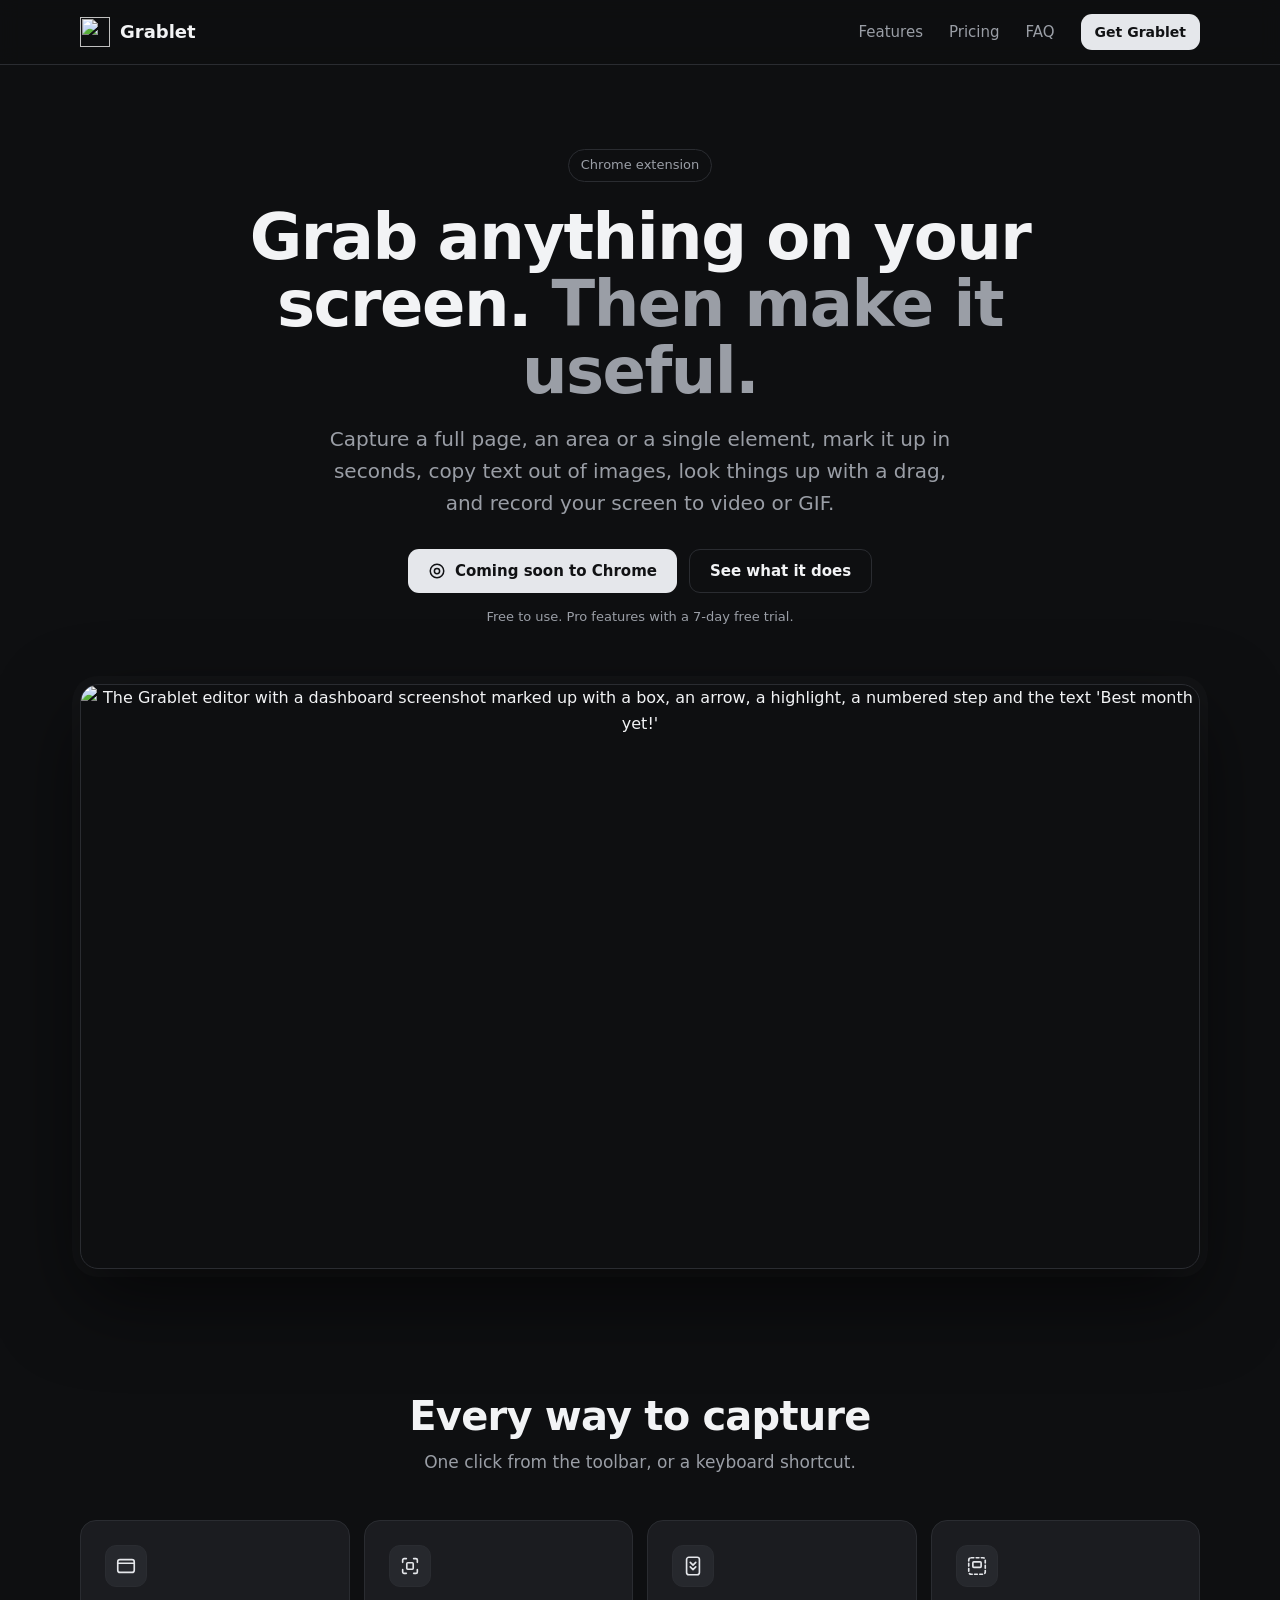
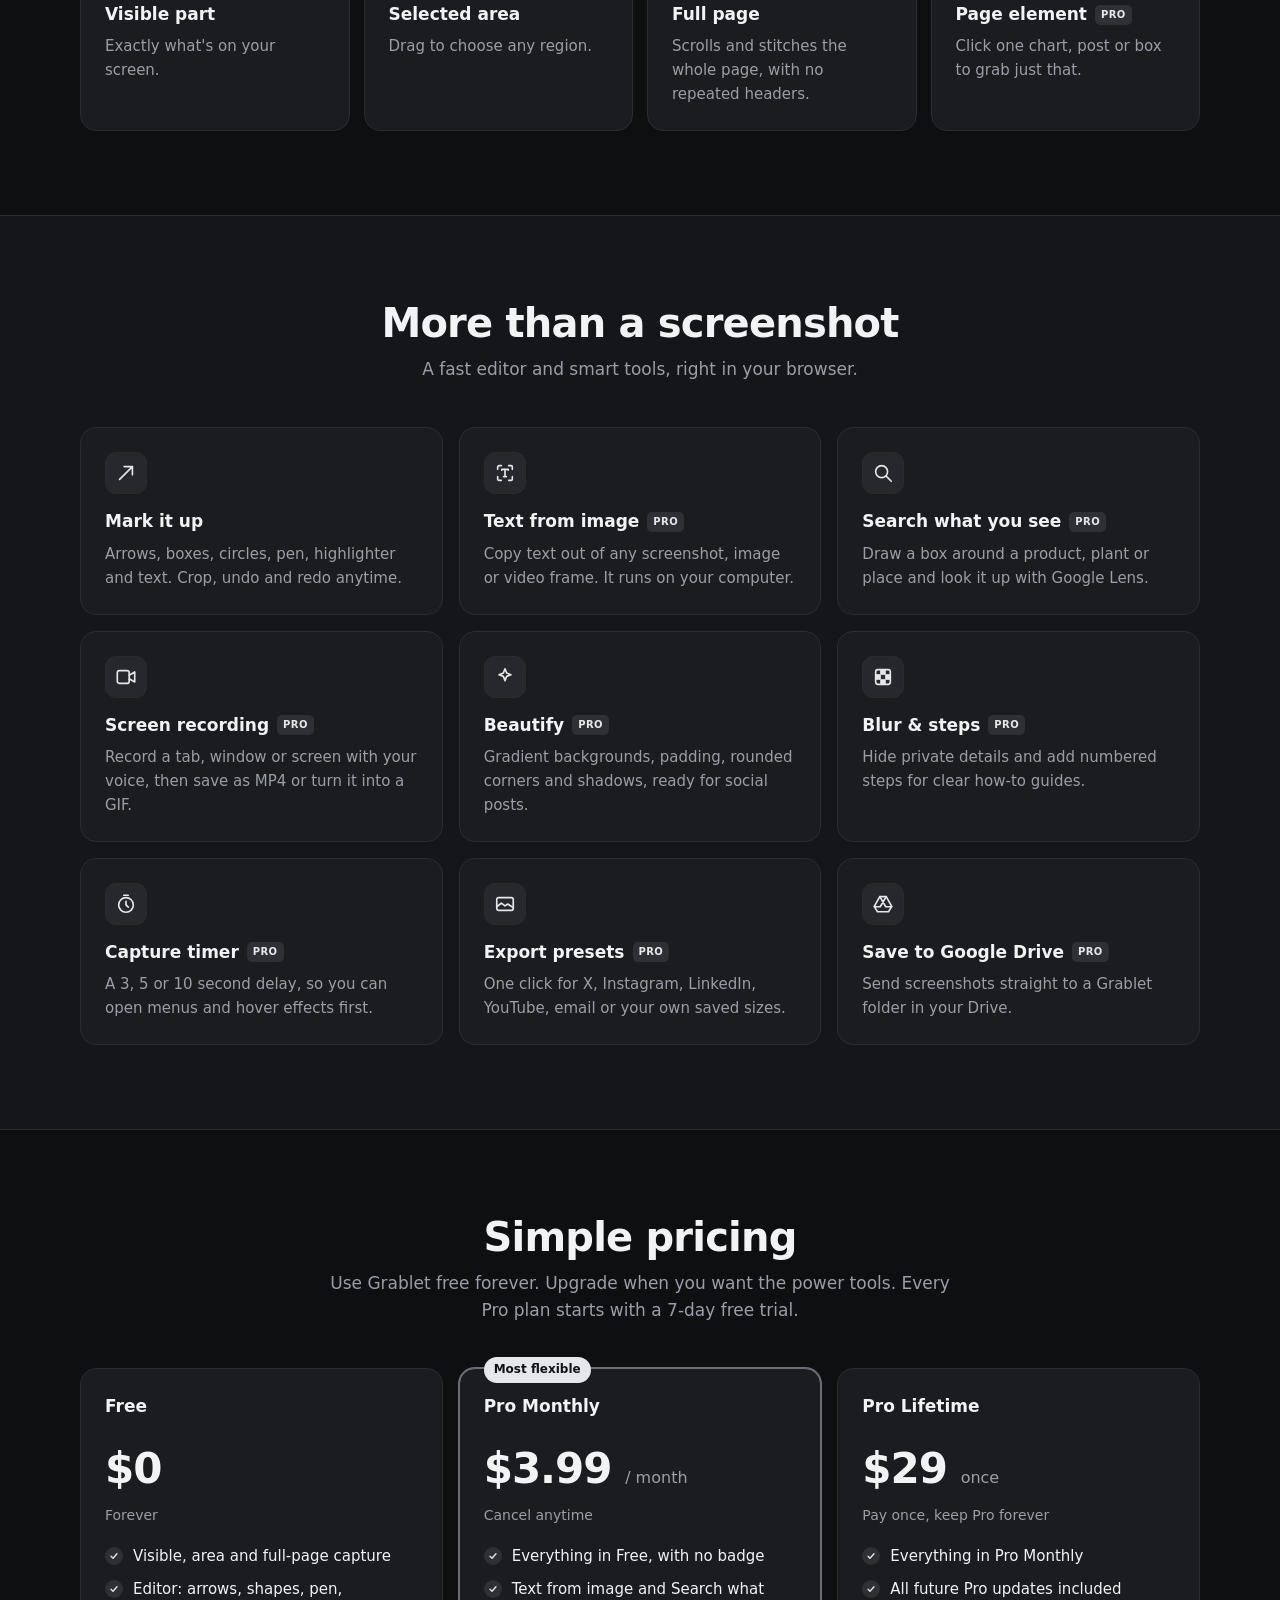
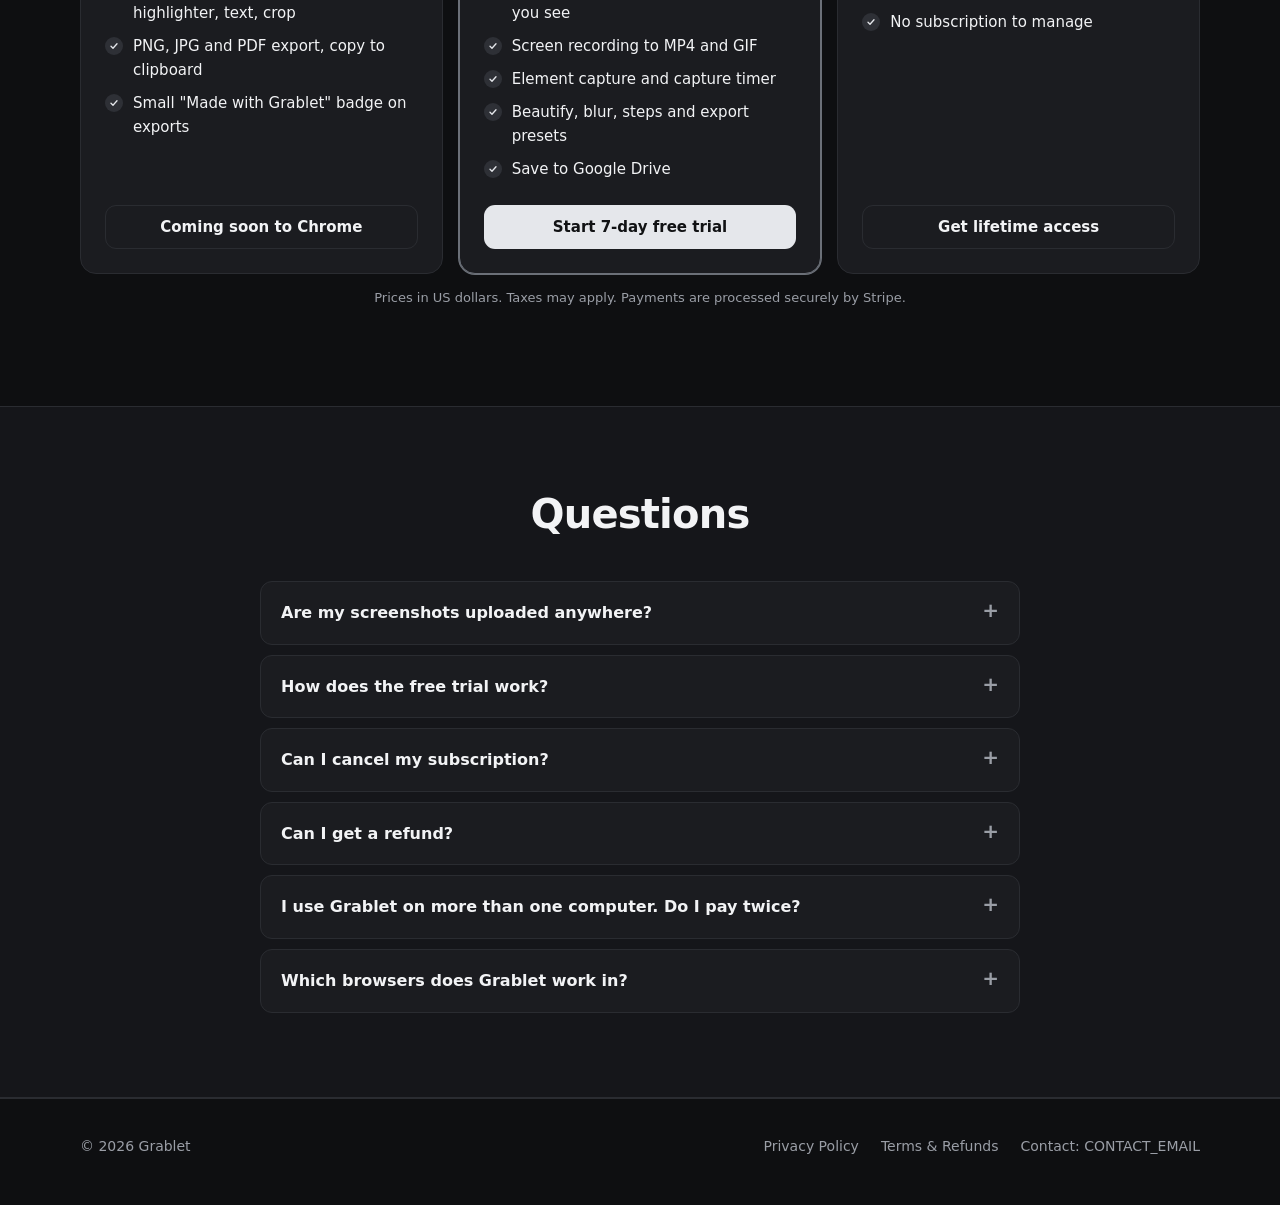
==== index.html @ d5810df5 "Add files via upload" ====
<!doctype html>
<html lang="en">
<head>
  <meta charset="utf-8">
  <meta name="viewport" content="width=device-width, initial-scale=1">
  <title>Grablet: Screenshot, mark up, search and record in Chrome</title>
  <meta name="description" content="Grablet is a Chrome extension to capture any part of a web page, mark it up, copy text from images, search what you see, and record your screen.">
  <link rel="icon" href="assets/favicon.png">
  <link rel="stylesheet" href="style.css">
</head>
<body>
  <header class="top">
    <div class="wrap">
      <a class="logo" href="./"><img src="assets/icon-128.png" alt="">Grablet</a>
      <nav>
        <a href="#features">Features</a>
        <a href="#pricing">Pricing</a>
        <a href="#faq">FAQ</a>
        <a class="btn small" href="#get">Get Grablet</a>
      </nav>
    </div>
  </header>

  <main>
    <div class="hero wrap" id="get">
      <span class="eyebrow">Chrome extension</span>
      <h1>Grab anything on your screen. <span>Then make it useful.</span></h1>
      <p class="lead">Capture a full page, an area or a single element, mark it up in seconds, copy text out of images, look things up with a drag, and record your screen to video or GIF.</p>
      <div class="cta">
        <a class="btn" href="#pricing"><svg viewBox="0 0 24 24" fill="none" stroke="currentColor" stroke-width="2" stroke-linecap="round"><circle cx="12" cy="12" r="9"/><circle cx="12" cy="12" r="3.5"/></svg>Coming soon to Chrome</a>
        <a class="btn ghost" href="#features">See what it does</a>
      </div>
      <p class="note">Free to use. Pro features with a 7-day free trial.</p>
      <div class="shot"><img src="assets/editor.jpg" width="1600" height="834" alt="The Grablet editor with a dashboard screenshot marked up with a box, an arrow, a highlight, a numbered step and the text 'Best month yet!'"></div>
    </div>

    <section id="features">
      <div class="wrap">
        <div class="head">
          <h2>Every way to capture</h2>
          <p>One click from the toolbar, or a keyboard shortcut.</p>
        </div>
        <div class="modes">
          <div class="card"><div class="ico"><svg viewBox="0 0 24 24"><rect x="3" y="5" width="18" height="14" rx="2.5"/><path d="M3 9h18"/></svg></div><h3>Visible part</h3><p>Exactly what's on your screen.</p></div>
          <div class="card"><div class="ico"><svg viewBox="0 0 24 24"><path d="M4 8V5.5A1.5 1.5 0 0 1 5.5 4H8M16 4h2.5A1.5 1.5 0 0 1 20 5.5V8M20 16v2.5a1.5 1.5 0 0 1-1.5 1.5H16M8 20H5.5A1.5 1.5 0 0 1 4 18.5V16"/><rect x="8.5" y="8.5" width="7" height="7" rx="1"/></svg></div><h3>Selected area</h3><p>Drag to choose any region.</p></div>
          <div class="card"><div class="ico"><svg viewBox="0 0 24 24"><rect x="5" y="2.5" width="14" height="19" rx="2.5"/><path d="M9 8l3 3 3-3M9 13l3 3 3-3"/></svg></div><h3>Full page</h3><p>Scrolls and stitches the whole page, with no repeated headers.</p></div>
          <div class="card"><div class="ico"><svg viewBox="0 0 24 24"><rect x="3" y="3" width="18" height="18" rx="2.5" stroke-dasharray="3 2.6"/><rect x="7.5" y="7.5" width="9" height="6" rx="1"/></svg></div><h3>Page element <span class="pro">PRO</span></h3><p>Click one chart, post or box to grab just that.</p></div>
        </div>
      </div>
    </section>

    <section class="alt">
      <div class="wrap">
        <div class="head">
          <h2>More than a screenshot</h2>
          <p>A fast editor and smart tools, right in your browser.</p>
        </div>
        <div class="grid">
          <div class="card"><div class="ico"><svg viewBox="0 0 24 24"><path d="M5 19L19 5M10 5h9v9"/></svg></div><h3>Mark it up</h3><p>Arrows, boxes, circles, pen, highlighter and text. Crop, undo and redo anytime.</p></div>
          <div class="card"><div class="ico"><svg viewBox="0 0 24 24"><path d="M4 8V5.5A1.5 1.5 0 0 1 5.5 4H8M16 4h2.5A1.5 1.5 0 0 1 20 5.5V8M20 16v2.5a1.5 1.5 0 0 1-1.5 1.5H16M8 20H5.5A1.5 1.5 0 0 1 4 18.5V16"/><path d="M8.5 9V8h7v1M12 8v8M10.5 16h3"/></svg></div><h3>Text from image <span class="pro">PRO</span></h3><p>Copy text out of any screenshot, image or video frame. It runs on your computer.</p></div>
          <div class="card"><div class="ico"><svg viewBox="0 0 24 24"><circle cx="10.5" cy="10.5" r="6.5"/><path d="M15.5 15.5L21 21"/></svg></div><h3>Search what you see <span class="pro">PRO</span></h3><p>Draw a box around a product, plant or place and look it up with Google Lens.</p></div>
          <div class="card"><div class="ico"><svg viewBox="0 0 24 24"><rect x="2.5" y="5" width="13" height="14" rx="2.5"/><path d="M15.5 10l6-3.5v11l-6-3.5"/></svg></div><h3>Screen recording <span class="pro">PRO</span></h3><p>Record a tab, window or screen with your voice, then save as MP4 or turn it into a GIF.</p></div>
          <div class="card"><div class="ico"><svg viewBox="0 0 24 24"><path d="M12 3l1.8 4.7L18.5 9.5l-4.7 1.8L12 16l-1.8-4.7L5.5 9.5l4.7-1.8z"/></svg></div><h3>Beautify <span class="pro">PRO</span></h3><p>Gradient backgrounds, padding, rounded corners and shadows, ready for social posts.</p></div>
          <div class="card"><div class="ico"><svg viewBox="0 0 24 24"><rect x="4" y="4" width="16" height="16" rx="2.5"/><path d="M4 9.33h16M4 14.67h16M9.33 4v16M14.67 4v16" stroke-width="1.1" opacity=".7"/><rect x="9.33" y="4" width="5.33" height="5.33" fill="#e5e7eb" stroke="none"/><rect x="4" y="9.33" width="5.33" height="5.33" fill="#e5e7eb" stroke="none"/><rect x="14.67" y="9.33" width="5.33" height="5.33" fill="#e5e7eb" stroke="none"/><rect x="9.33" y="14.67" width="5.33" height="5.33" fill="#e5e7eb" stroke="none"/></svg></div><h3>Blur &amp; steps <span class="pro">PRO</span></h3><p>Hide private details and add numbered steps for clear how-to guides.</p></div>
          <div class="card"><div class="ico"><svg viewBox="0 0 24 24"><circle cx="12" cy="13" r="8"/><path d="M12 9v4l2.5 2.5M9.5 2.5h5"/></svg></div><h3>Capture timer <span class="pro">PRO</span></h3><p>A 3, 5 or 10 second delay, so you can open menus and hover effects first.</p></div>
          <div class="card"><div class="ico"><svg viewBox="0 0 24 24"><rect x="3" y="5" width="18" height="14" rx="2"/><path d="M3 15l5-4 4 3 3-2 6 4"/></svg></div><h3>Export presets <span class="pro">PRO</span></h3><p>One click for X, Instagram, LinkedIn, YouTube, email or your own saved sizes.</p></div>
          <div class="card"><div class="ico"><svg viewBox="0 0 24 24"><path d="M8.5 4h7l6 10.5-3.5 6h-12L2.5 14.5z"/><path d="M8.5 4l6.5 11h6.5M15.5 4L9 15H2.5"/></svg></div><h3>Save to Google Drive <span class="pro">PRO</span></h3><p>Send screenshots straight to a Grablet folder in your Drive.</p></div>
        </div>
      </div>
    </section>

    <section id="pricing">
      <div class="wrap">
        <div class="head">
          <h2>Simple pricing</h2>
          <p>Use Grablet free forever. Upgrade when you want the power tools. Every Pro plan starts with a 7-day free trial.</p>
        </div>
        <div class="plans">
          <div class="card plan">
            <h3>Free</h3>
            <div class="price">$0</div>
            <div class="sub">Forever</div>
            <ul>
              <li>Visible, area and full-page capture</li>
              <li>Editor: arrows, shapes, pen, highlighter, text, crop</li>
              <li>PNG, JPG and PDF export, copy to clipboard</li>
              <li>Small "Made with Grablet" badge on exports</li>
            </ul>
            <a class="btn ghost" href="#get">Coming soon to Chrome</a>
          </div>
          <div class="card plan best">
            <span class="tag">Most flexible</span>
            <h3>Pro Monthly</h3>
            <div class="price">$3.99 <small>/ month</small></div>
            <div class="sub">Cancel anytime</div>
            <ul>
              <li>Everything in Free, with no badge</li>
              <li>Text from image and Search what you see</li>
              <li>Screen recording to MP4 and GIF</li>
              <li>Element capture and capture timer</li>
              <li>Beautify, blur, steps and export presets</li>
              <li>Save to Google Drive</li>
            </ul>
            <a class="btn" href="#get">Start 7-day free trial</a>
          </div>
          <div class="card plan">
            <h3>Pro Lifetime</h3>
            <div class="price">$29 <small>once</small></div>
            <div class="sub">Pay once, keep Pro forever</div>
            <ul>
              <li>Everything in Pro Monthly</li>
              <li>All future Pro updates included</li>
              <li>No subscription to manage</li>
            </ul>
            <a class="btn ghost" href="#get">Get lifetime access</a>
          </div>
        </div>
        <p class="note" style="text-align:center">Prices in US dollars. Taxes may apply. Payments are processed securely by Stripe.</p>
      </div>
    </section>

    <section class="alt" id="faq">
      <div class="wrap">
        <div class="head"><h2>Questions</h2></div>
        <div class="faq">
          <details><summary>Are my screenshots uploaded anywhere?</summary><p>No. Screenshots are made and edited on your computer. Something leaves your browser only when you choose to send it: searching an area with Google Lens sends that selected image to Google, and Save to Google Drive uploads to your own Drive. Text from image runs entirely on your computer.</p></details>
          <details><summary>How does the free trial work?</summary><p>Start the 7-day trial from inside Grablet to unlock every Pro feature. If you don't subscribe before it ends, Grablet goes back to the free version. Nothing is lost, and you're never charged without choosing a plan.</p></details>
          <details><summary>Can I cancel my subscription?</summary><p>Yes, anytime, from the "Manage subscription" link in Grablet. You keep Pro until the end of the period you've paid for.</p></details>
          <details><summary>Can I get a refund?</summary><p>Yes. If Grablet Pro isn't right for you, contact us within 14 days of your purchase for a full refund. See our <a href="terms.html#refunds">refund policy</a>.</p></details>
          <details><summary>I use Grablet on more than one computer. Do I pay twice?</summary><p>No. Log in to Grablet on each computer with the email you paid with, and Pro unlocks everywhere.</p></details>
          <details><summary>Which browsers does Grablet work in?</summary><p>Google Chrome and other Chromium browsers that support Chrome Web Store extensions, such as Microsoft Edge and Brave.</p></details>
        </div>
      </div>
    </section>
  </main>

  <footer>
    <div class="wrap">
      <span>© 2026 Grablet</span>
      <nav>
        <a href="privacy.html">Privacy Policy</a>
        <a href="terms.html">Terms &amp; Refunds</a>
        <a href="mailto:CONTACT_EMAIL">Contact: CONTACT_EMAIL</a>
      </nav>
    </div>
  </footer>
</body>
</html>
---- style.css ----
:root {
  --bg: #0e0f11; --bg2: #15161a; --panel: #1b1c20; --line: #2a2c31; --text: #f2f3f5; --muted: #9a9ea6;
  --accent: #e5e7eb; --ink: #111214; --radius: 16px;
}
* { box-sizing: border-box; }
html { scroll-behavior: smooth; }
body { margin: 0; background: var(--bg); color: var(--text); font: 16px/1.6 system-ui, -apple-system, "Segoe UI", Roboto, sans-serif; -webkit-font-smoothing: antialiased; }
a { color: inherit; }
img { max-width: 100%; height: auto; display: block; }
.wrap { width: min(1120px, 100% - 40px); margin: 0 auto; }

/* header */
.top { position: sticky; top: 0; z-index: 10; background: rgba(14,15,17,.82); backdrop-filter: blur(10px); border-bottom: 1px solid var(--line); }
.top .wrap { display: flex; align-items: center; justify-content: space-between; height: 64px; }
.logo { display: flex; align-items: center; gap: 10px; font-weight: 700; font-size: 18px; text-decoration: none; }
.logo img { width: 30px; height: 30px; }
.top nav { display: flex; gap: 26px; align-items: center; }
.top nav a { text-decoration: none; color: var(--muted); font-size: 15px; }
.top nav a:hover { color: var(--text); }
.btn { display: inline-flex; align-items: center; gap: 9px; height: 44px; padding: 0 20px; border-radius: 11px; background: var(--accent); color: var(--ink) !important; font-weight: 650; text-decoration: none; border: none; font-size: 15px; }
.btn:hover { filter: brightness(1.06); }
.btn.ghost { background: transparent; color: var(--text) !important; border: 1px solid var(--line); }
.btn.small { height: 36px; padding: 0 14px; font-size: 14px; }
.btn svg { width: 18px; height: 18px; }

/* hero */
.hero { padding: 84px 0 40px; text-align: center; }
.eyebrow { display: inline-block; padding: 5px 12px; border: 1px solid var(--line); border-radius: 99px; color: var(--muted); font-size: 13px; margin-bottom: 22px; }
.hero h1 { font-size: clamp(38px, 6vw, 64px); line-height: 1.05; letter-spacing: -1.5px; margin: 0 auto 18px; max-width: 820px; }
.hero h1 span { color: var(--muted); }
.hero p.lead { font-size: clamp(17px, 2vw, 20px); color: var(--muted); max-width: 640px; margin: 0 auto 30px; }
.cta { display: flex; gap: 12px; justify-content: center; flex-wrap: wrap; }
.note { margin-top: 14px; color: var(--muted); font-size: 13px; }
.shot { margin: 56px auto 0; border-radius: 18px; overflow: hidden; border: 1px solid var(--line); box-shadow: 0 30px 80px rgba(0,0,0,.55), 0 0 0 8px rgba(255,255,255,.02); }

/* sections */
section { padding: 84px 0; }
.alt { background: var(--bg2); border-top: 1px solid var(--line); border-bottom: 1px solid var(--line); }
.head { text-align: center; max-width: 640px; margin: 0 auto 44px; }
.head h2 { font-size: clamp(28px, 4vw, 40px); letter-spacing: -.8px; margin: 0 0 10px; line-height: 1.15; }
.head p { color: var(--muted); margin: 0; font-size: 17px; }

.modes { display: grid; grid-template-columns: repeat(4, 1fr); gap: 14px; }
.grid { display: grid; grid-template-columns: repeat(3, 1fr); gap: 16px; }
.card { background: var(--panel); border: 1px solid var(--line); border-radius: var(--radius); padding: 24px; }
.card h3 { margin: 14px 0 6px; font-size: 17px; display: flex; align-items: center; gap: 8px; }
.card p { margin: 0; color: var(--muted); font-size: 15px; }
.ico { width: 42px; height: 42px; border-radius: 11px; display: grid; place-items: center; background: #26282d; border: 1px solid var(--line); }
.ico svg { width: 22px; height: 22px; fill: none; stroke: var(--accent); stroke-width: 1.8; stroke-linecap: round; stroke-linejoin: round; }
.pro { font-size: 10px; font-weight: 800; letter-spacing: .4px; padding: 2px 6px; border-radius: 5px; background: #2e3036; color: var(--accent); }

/* pricing */
.plans { display: grid; grid-template-columns: repeat(3, 1fr); gap: 16px; align-items: stretch; }
.plan { display: flex; flex-direction: column; }
.plan.best { border-color: #6b7078; box-shadow: 0 0 0 1px #6b7078; position: relative; }
.plan .tag { position: absolute; top: -12px; left: 24px; background: var(--accent); color: var(--ink); font-size: 12px; font-weight: 700; padding: 3px 10px; border-radius: 99px; }
.plan h3 { margin: 0 0 4px; }
.price { font-size: 42px; font-weight: 750; letter-spacing: -1px; margin: 10px 0 0; }
.price small { font-size: 16px; color: var(--muted); font-weight: 500; letter-spacing: 0; }
.plan .sub { color: var(--muted); font-size: 14px; margin: 2px 0 18px; }
.plan ul { list-style: none; padding: 0; margin: 0 0 24px; display: grid; gap: 9px; font-size: 15px; }
.plan li { display: flex; gap: 10px; }
.plan li::before { content: ""; flex: none; width: 18px; height: 18px; margin-top: 3px; border-radius: 50%; background: #2e3036 url("data:image/svg+xml,%3Csvg xmlns='http://www.w3.org/2000/svg' viewBox='0 0 24 24'%3E%3Cpath d='M6 12.5l4 4 8-9' fill='none' stroke='%23e5e7eb' stroke-width='2.6' stroke-linecap='round' stroke-linejoin='round'/%3E%3C/svg%3E") center/12px no-repeat; }
.plan .btn { margin-top: auto; justify-content: center; }

/* faq */
.faq { max-width: 760px; margin: 0 auto; display: grid; gap: 10px; }
details { background: var(--panel); border: 1px solid var(--line); border-radius: 12px; padding: 4px 20px; }
summary { cursor: pointer; padding: 14px 0; font-weight: 600; list-style: none; display: flex; justify-content: space-between; gap: 16px; }
summary::after { content: "+"; color: var(--muted); font-size: 20px; line-height: 1; }
details[open] summary::after { content: "–"; }
details p { margin: 0 0 16px; color: var(--muted); }

/* footer */
footer { border-top: 1px solid var(--line); padding: 36px 0 48px; color: var(--muted); font-size: 14px; }
footer .wrap { display: flex; justify-content: space-between; gap: 20px; flex-wrap: wrap; align-items: center; }
footer nav { display: flex; gap: 22px; flex-wrap: wrap; }
footer a { text-decoration: none; }
footer a:hover { color: var(--text); }

/* legal pages */
.legal { max-width: 760px; margin: 0 auto; padding: 64px 0 80px; }
.legal h1 { font-size: 38px; letter-spacing: -.8px; margin: 0 0 6px; }
.legal .updated { color: var(--muted); margin: 0 0 36px; }
.legal h2 { font-size: 21px; margin: 36px 0 10px; }
.legal p, .legal li { color: #c9ccd2; }
.legal ul { padding-left: 22px; }
.legal li { margin: 6px 0; }
.legal strong { color: var(--text); }

@media (max-width: 900px) {
  .modes { grid-template-columns: repeat(2, 1fr); }
  .grid, .plans { grid-template-columns: 1fr; }
  .top nav a:not(.btn) { display: none; }
  section { padding: 64px 0; }
  .hero { padding-top: 56px; }
}
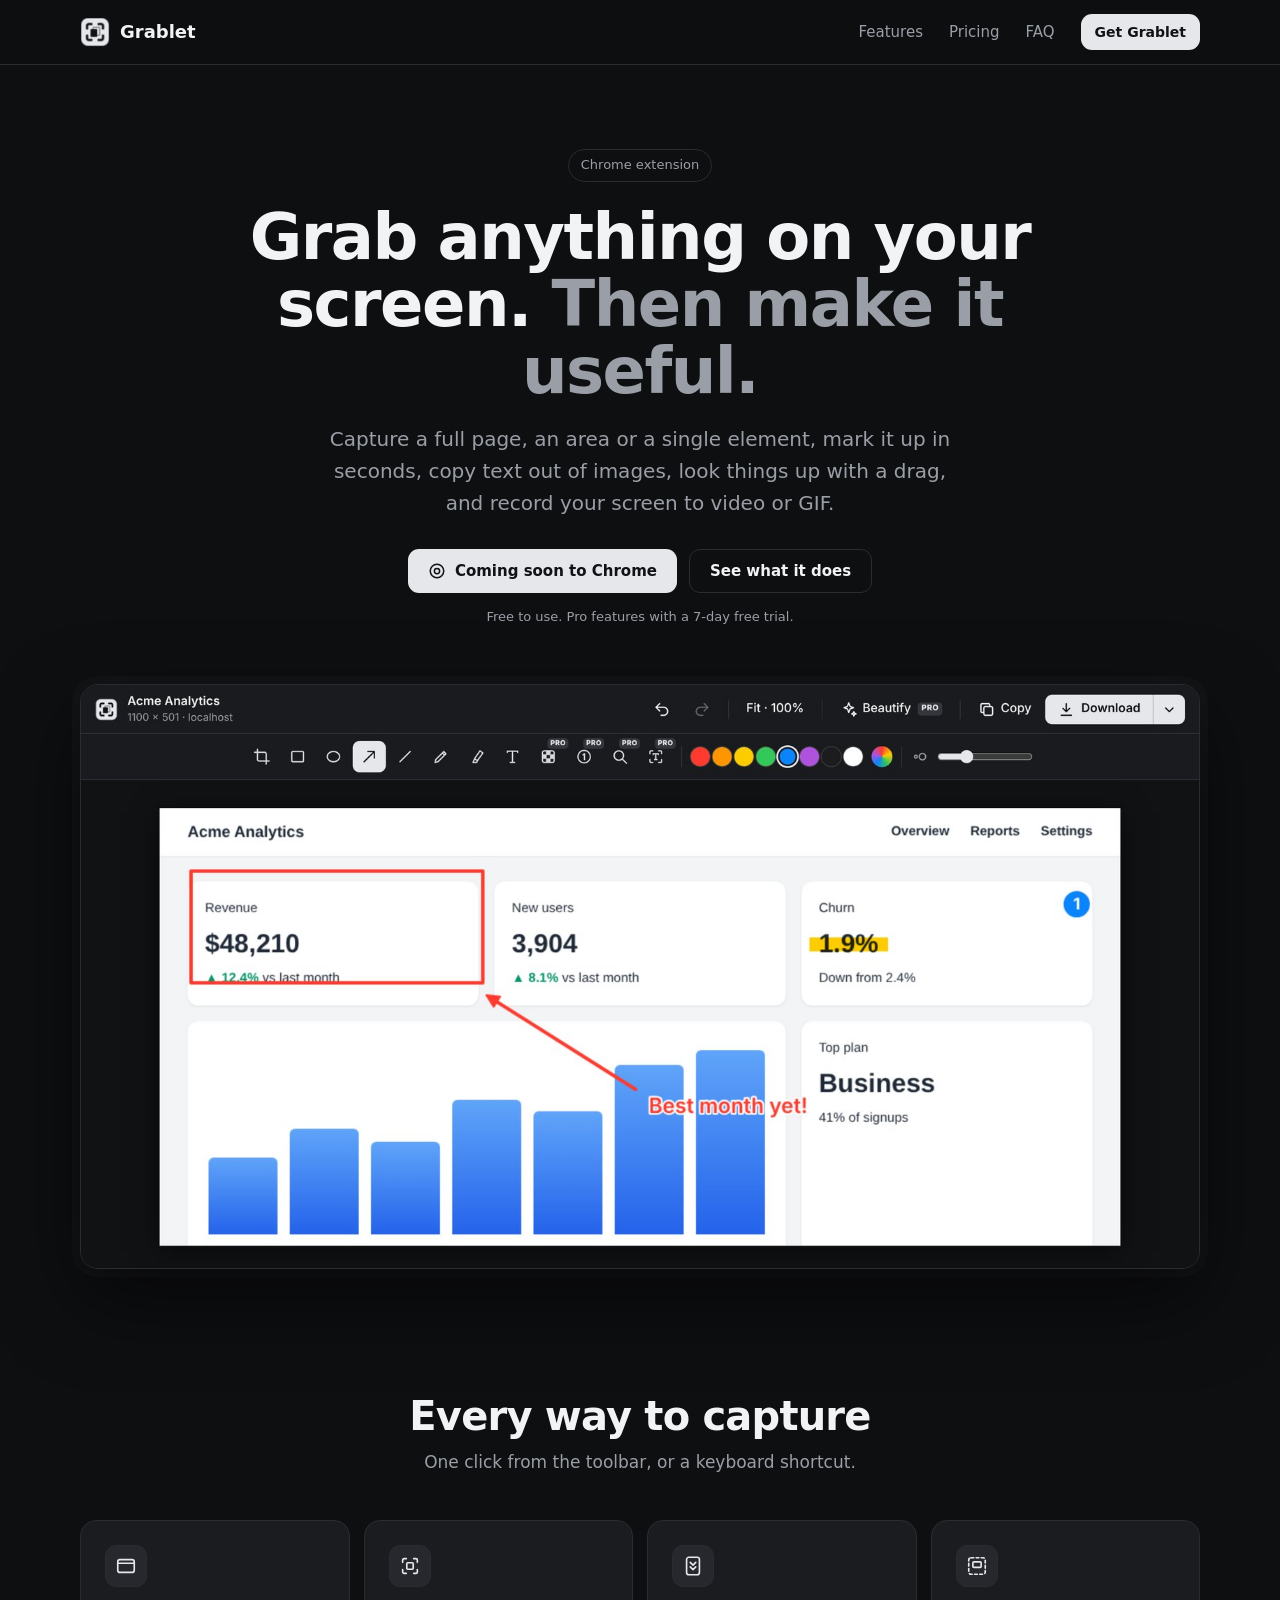
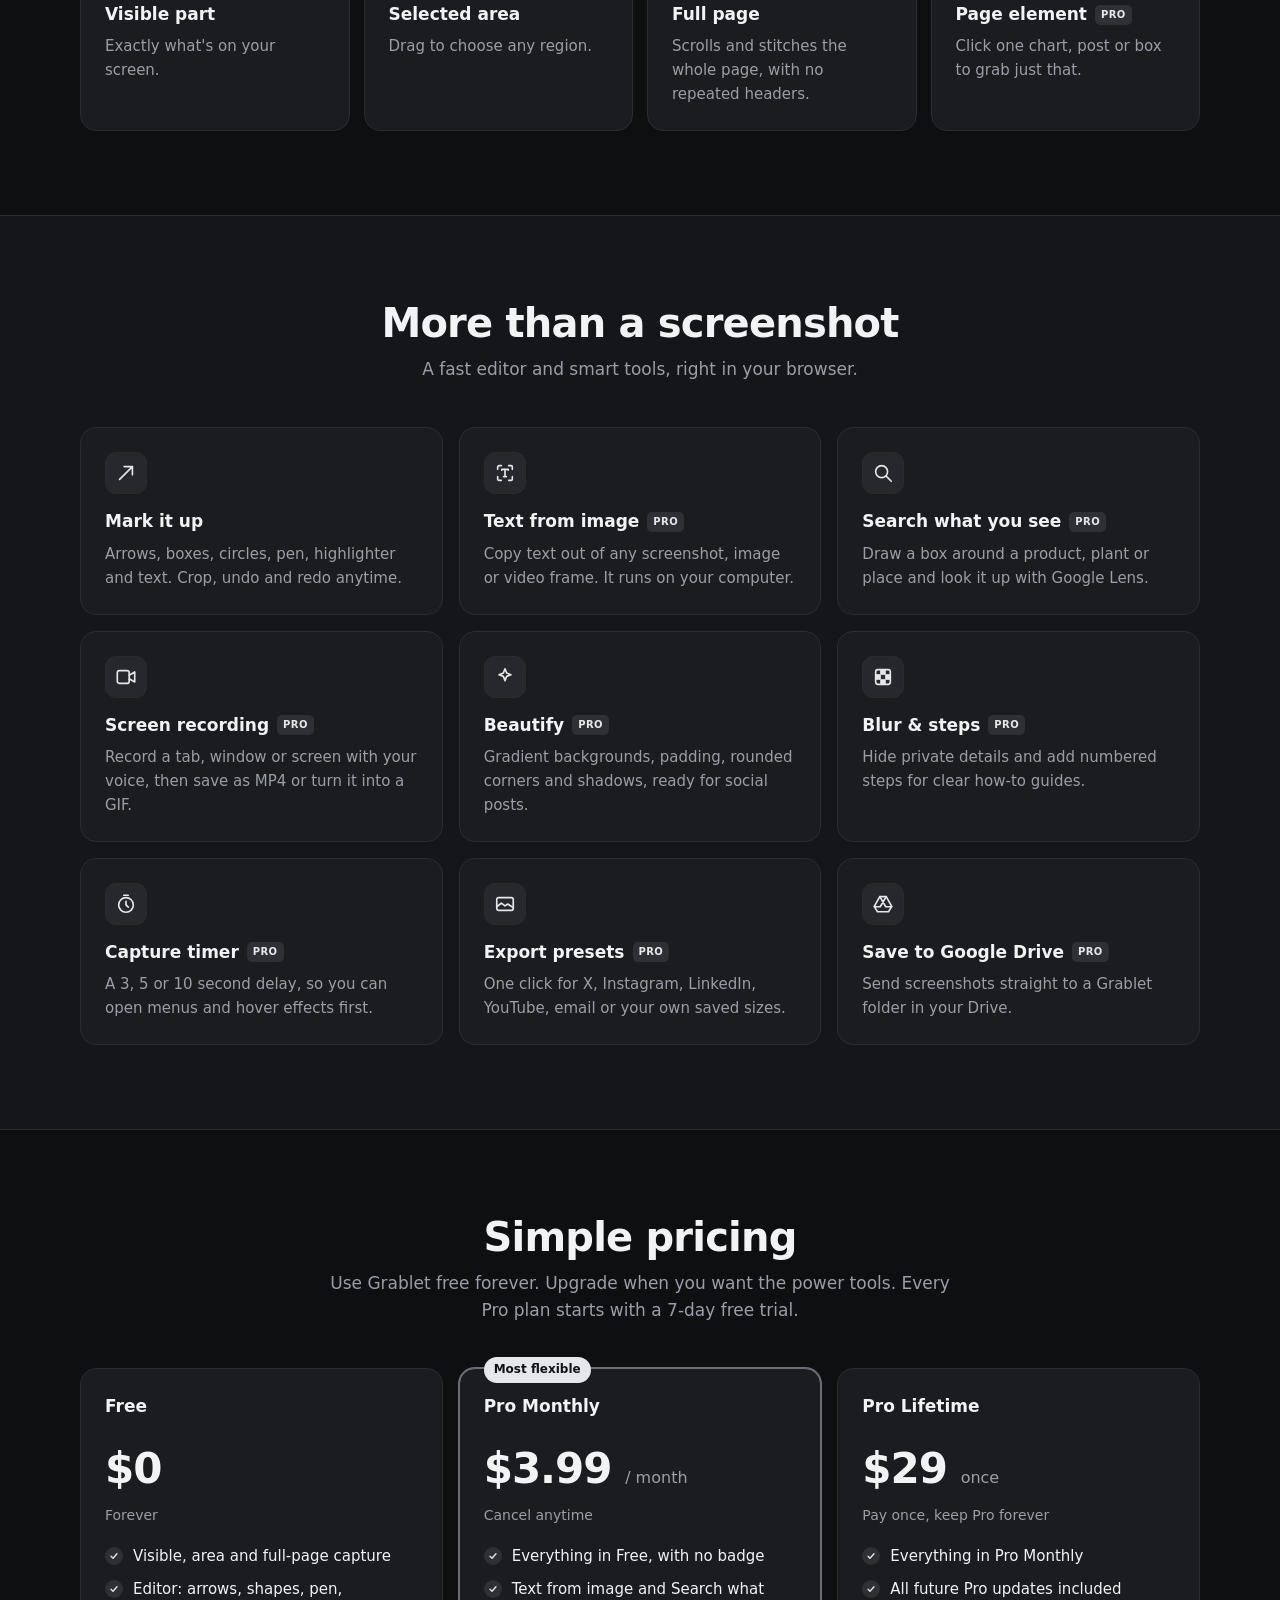
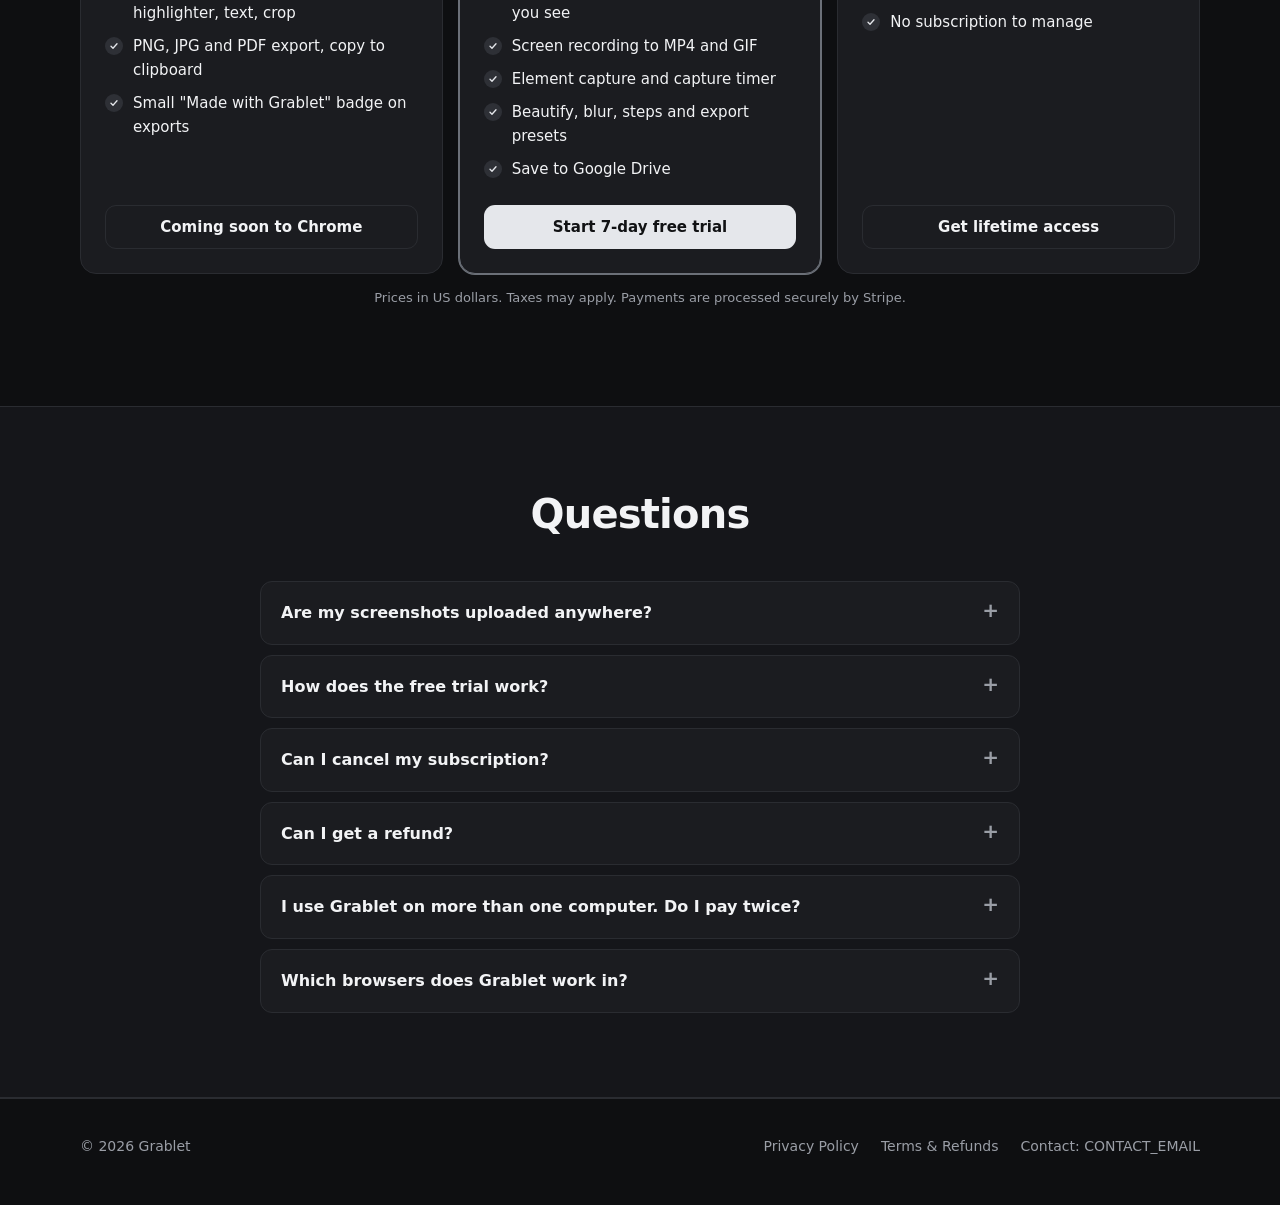
==== commit 85d8a97f: "Add files via upload" ====
--- a/index.html
+++ b/index.html
@@ -5,13 +5,13 @@
   <meta name="viewport" content="width=device-width, initial-scale=1">
   <title>Grablet: Screenshot, mark up, search and record in Chrome</title>
   <meta name="description" content="Grablet is a Chrome extension to capture any part of a web page, mark it up, copy text from images, search what you see, and record your screen.">
-  <link rel="icon" href="assets/favicon.png">
+  <link rel="icon" href="favicon.png">
   <link rel="stylesheet" href="style.css">
 </head>
 <body>
   <header class="top">
     <div class="wrap">
-      <a class="logo" href="./"><img src="assets/icon-128.png" alt="">Grablet</a>
+      <a class="logo" href="./"><img src="icon-128.png" alt="">Grablet</a>
       <nav>
         <a href="#features">Features</a>
         <a href="#pricing">Pricing</a>
@@ -31,7 +31,7 @@
         <a class="btn ghost" href="#features">See what it does</a>
       </div>
       <p class="note">Free to use. Pro features with a 7-day free trial.</p>
-      <div class="shot"><img src="assets/editor.jpg" width="1600" height="834" alt="The Grablet editor with a dashboard screenshot marked up with a box, an arrow, a highlight, a numbered step and the text 'Best month yet!'"></div>
+      <div class="shot"><img src="editor.jpg" width="1600" height="834" alt="The Grablet editor with a dashboard screenshot marked up with a box, an arrow, a highlight, a numbered step and the text 'Best month yet!'"></div>
     </div>
 
     <section id="features">
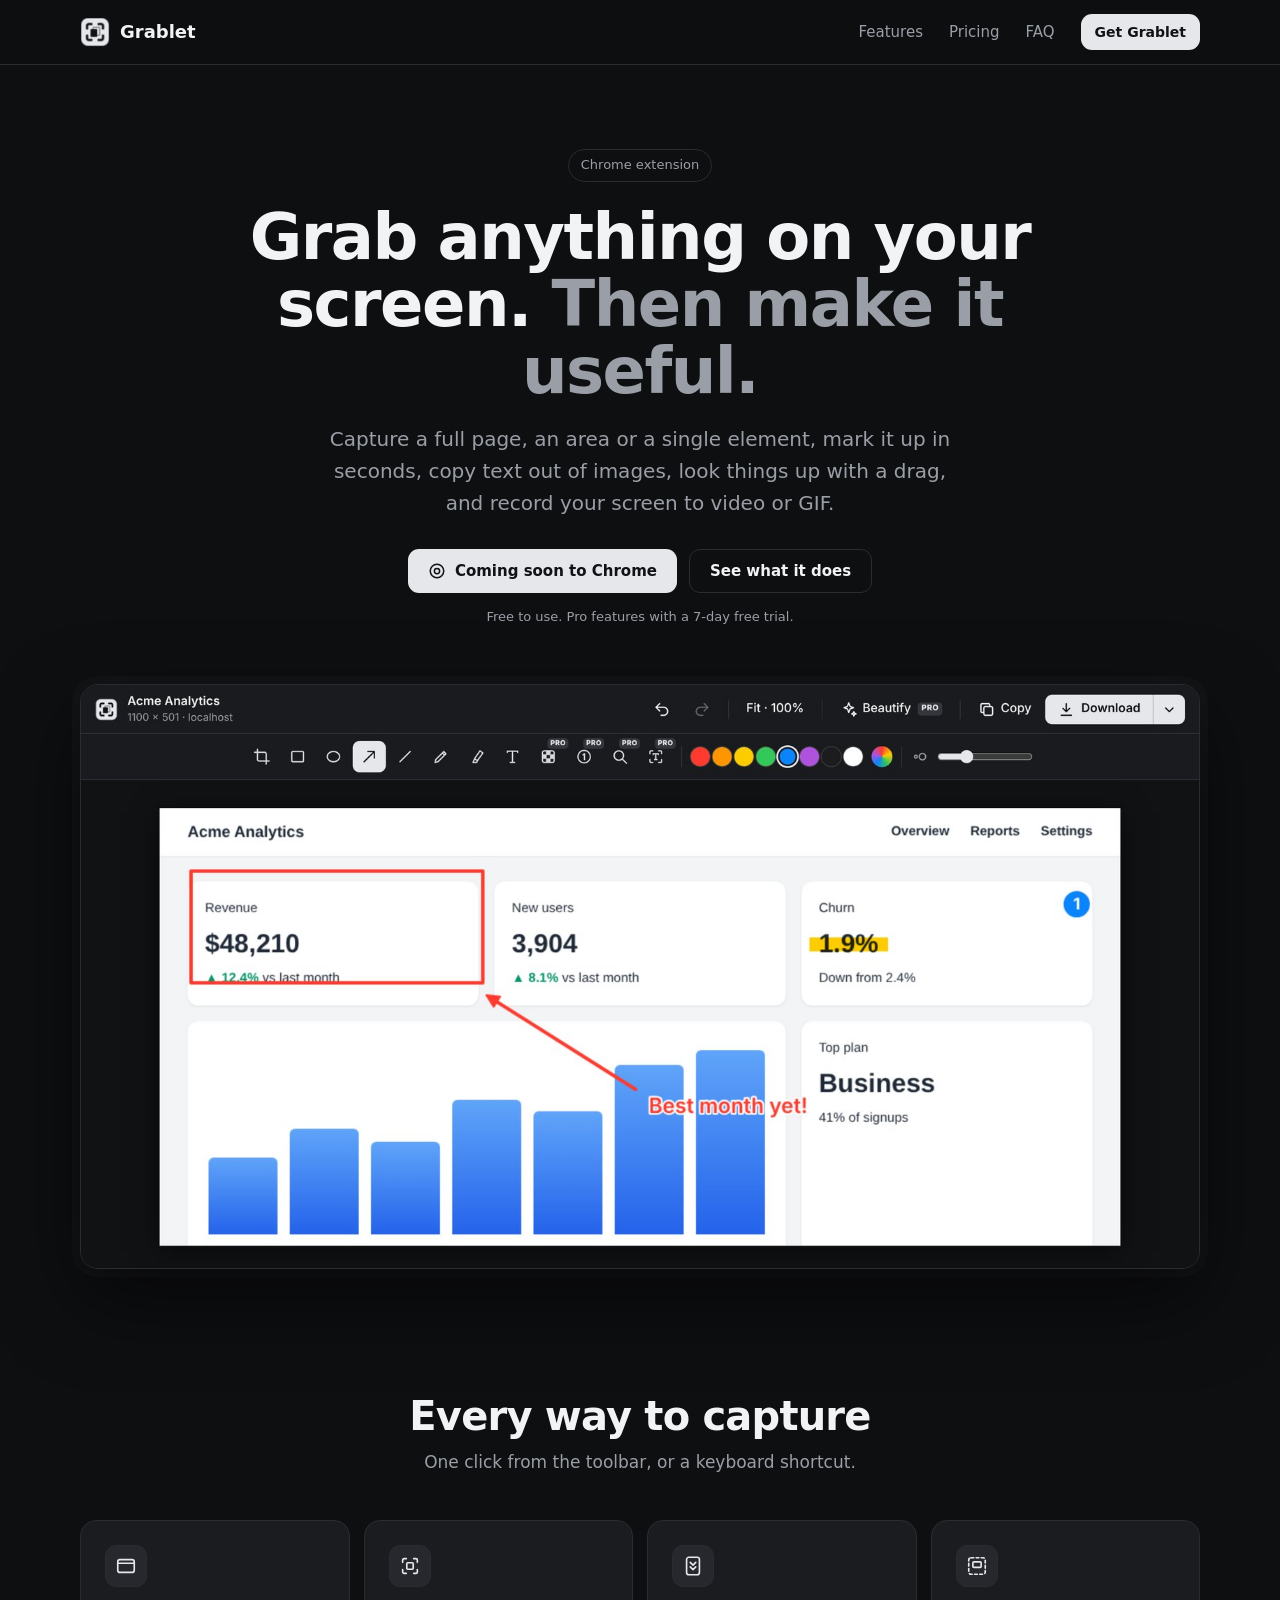
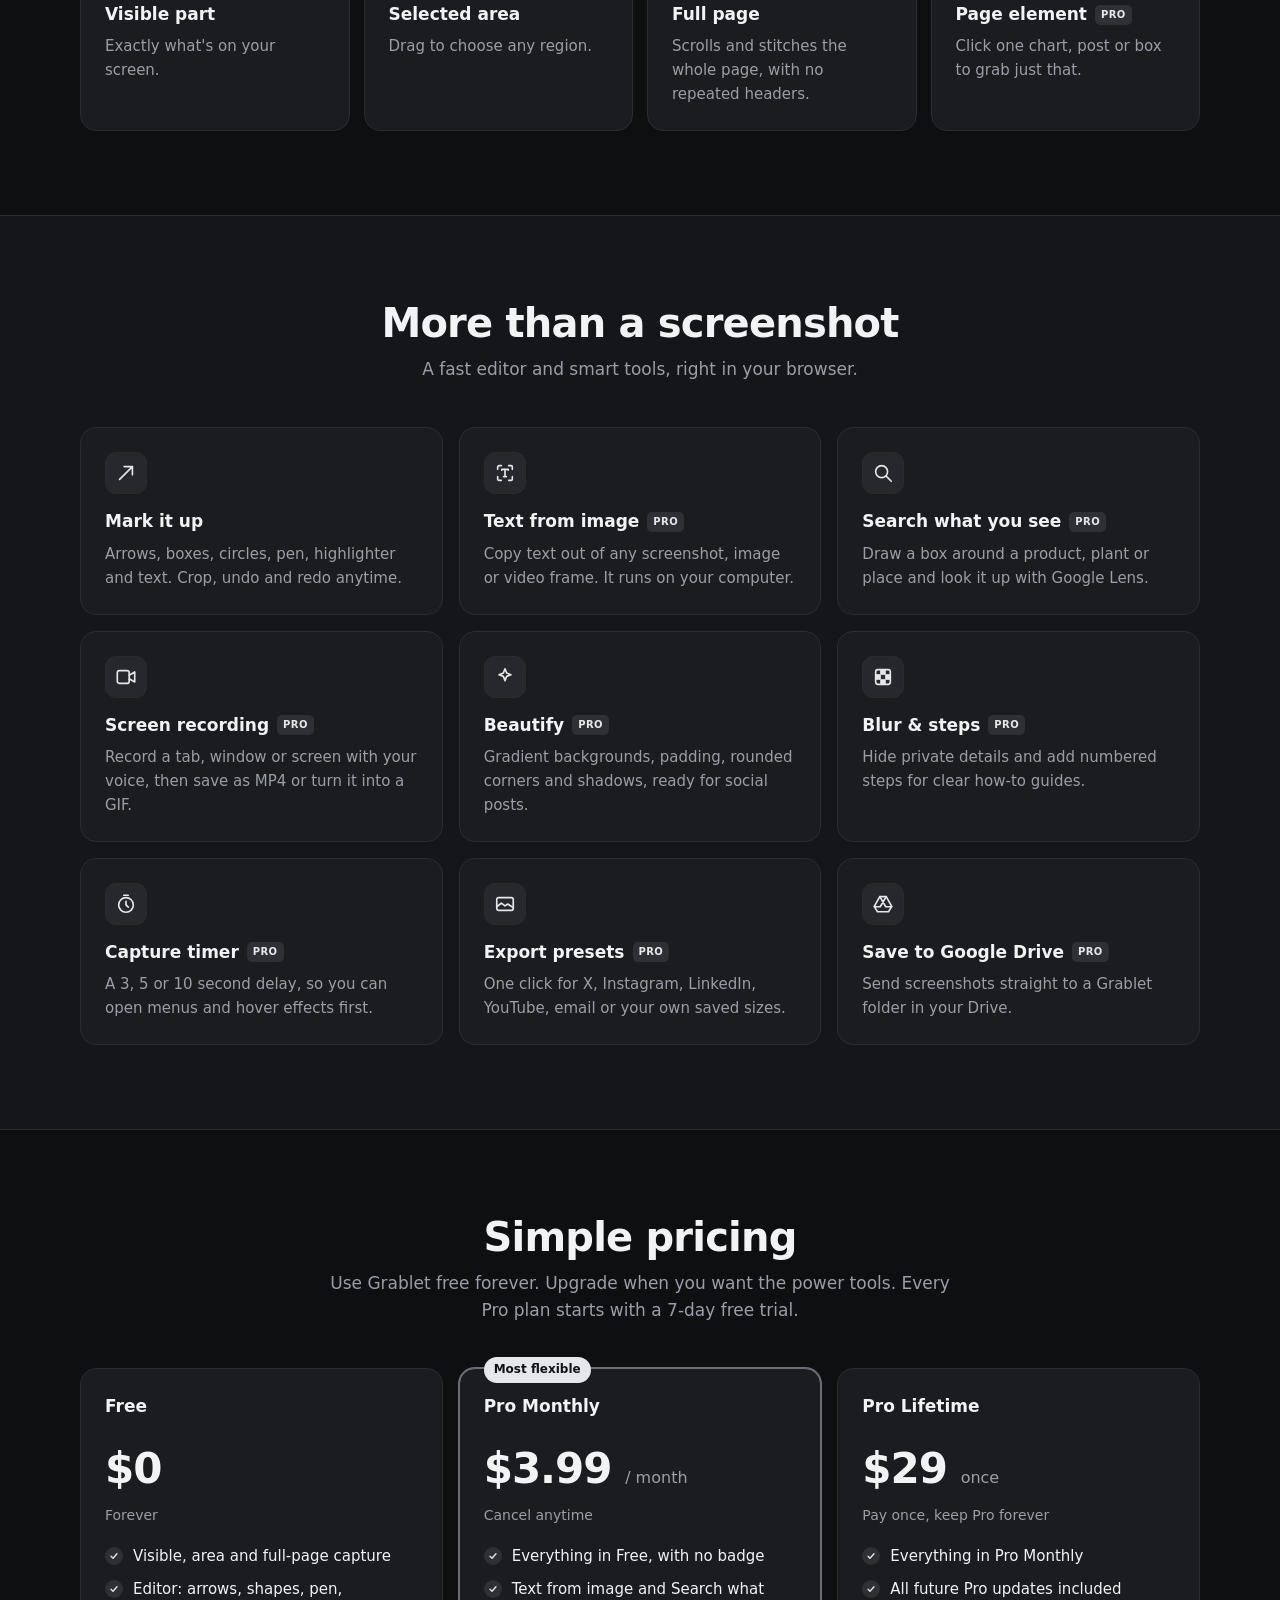
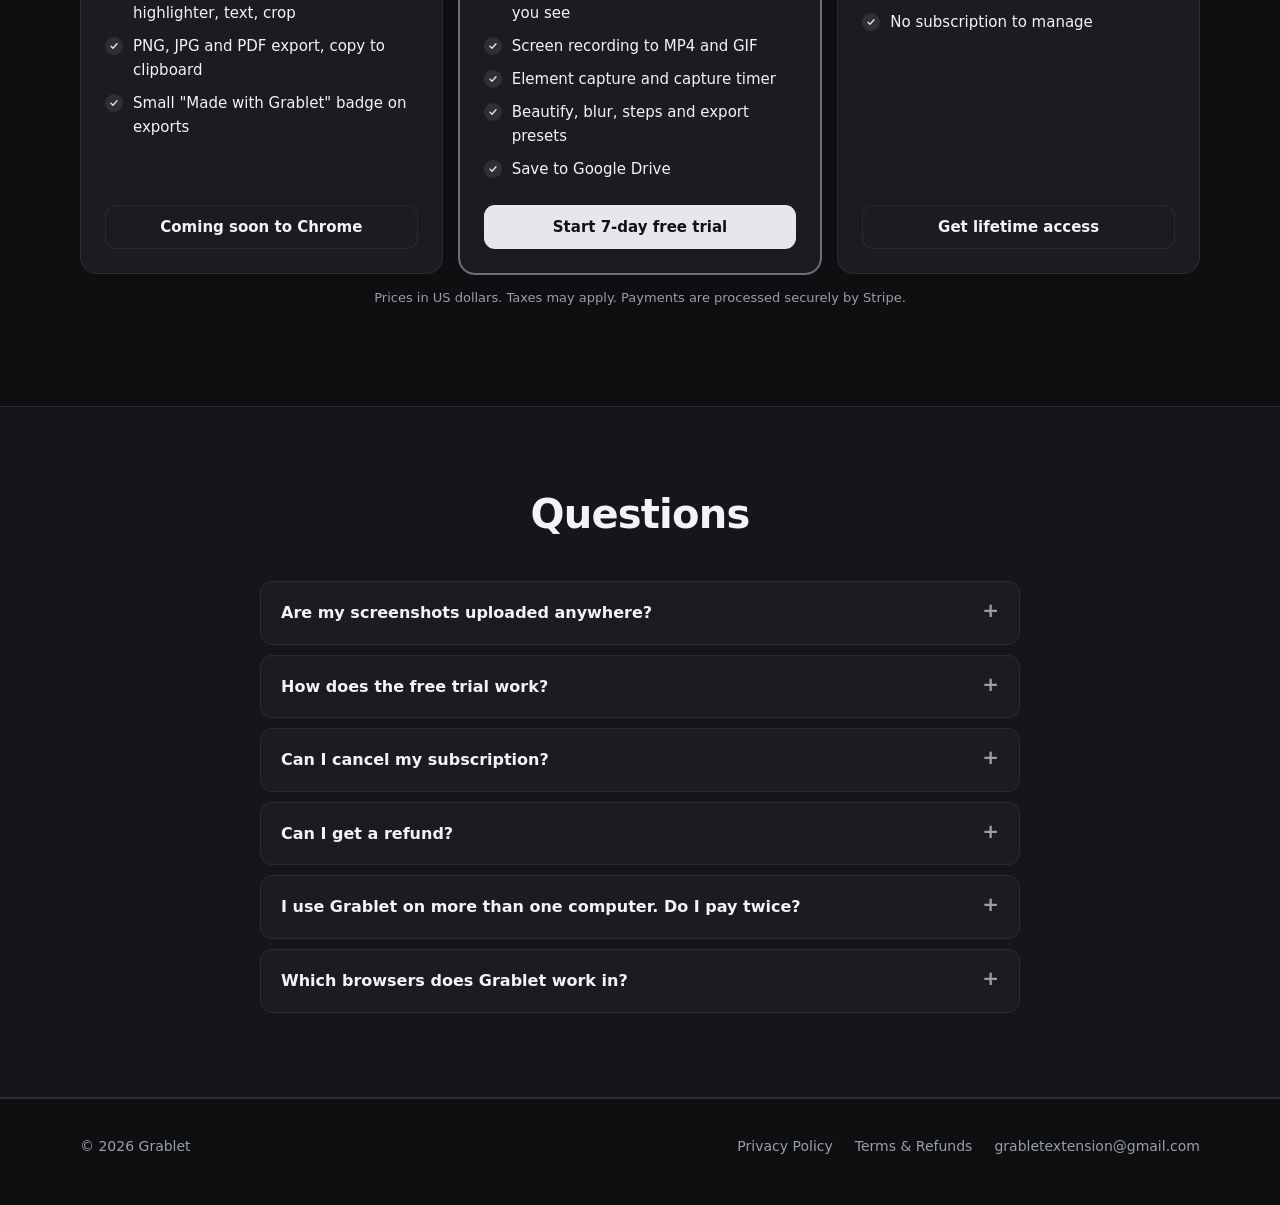
==== commit 9a40afb0: "Add files via upload" ====
--- a/index.html
+++ b/index.html
@@ -140,7 +140,7 @@
       <nav>
         <a href="privacy.html">Privacy Policy</a>
         <a href="terms.html">Terms &amp; Refunds</a>
-        <a href="mailto:CONTACT_EMAIL">Contact: CONTACT_EMAIL</a>
+        <a href="mailto:grabletextension@gmail.com">grabletextension@gmail.com</a>
       </nav>
     </div>
   </footer>
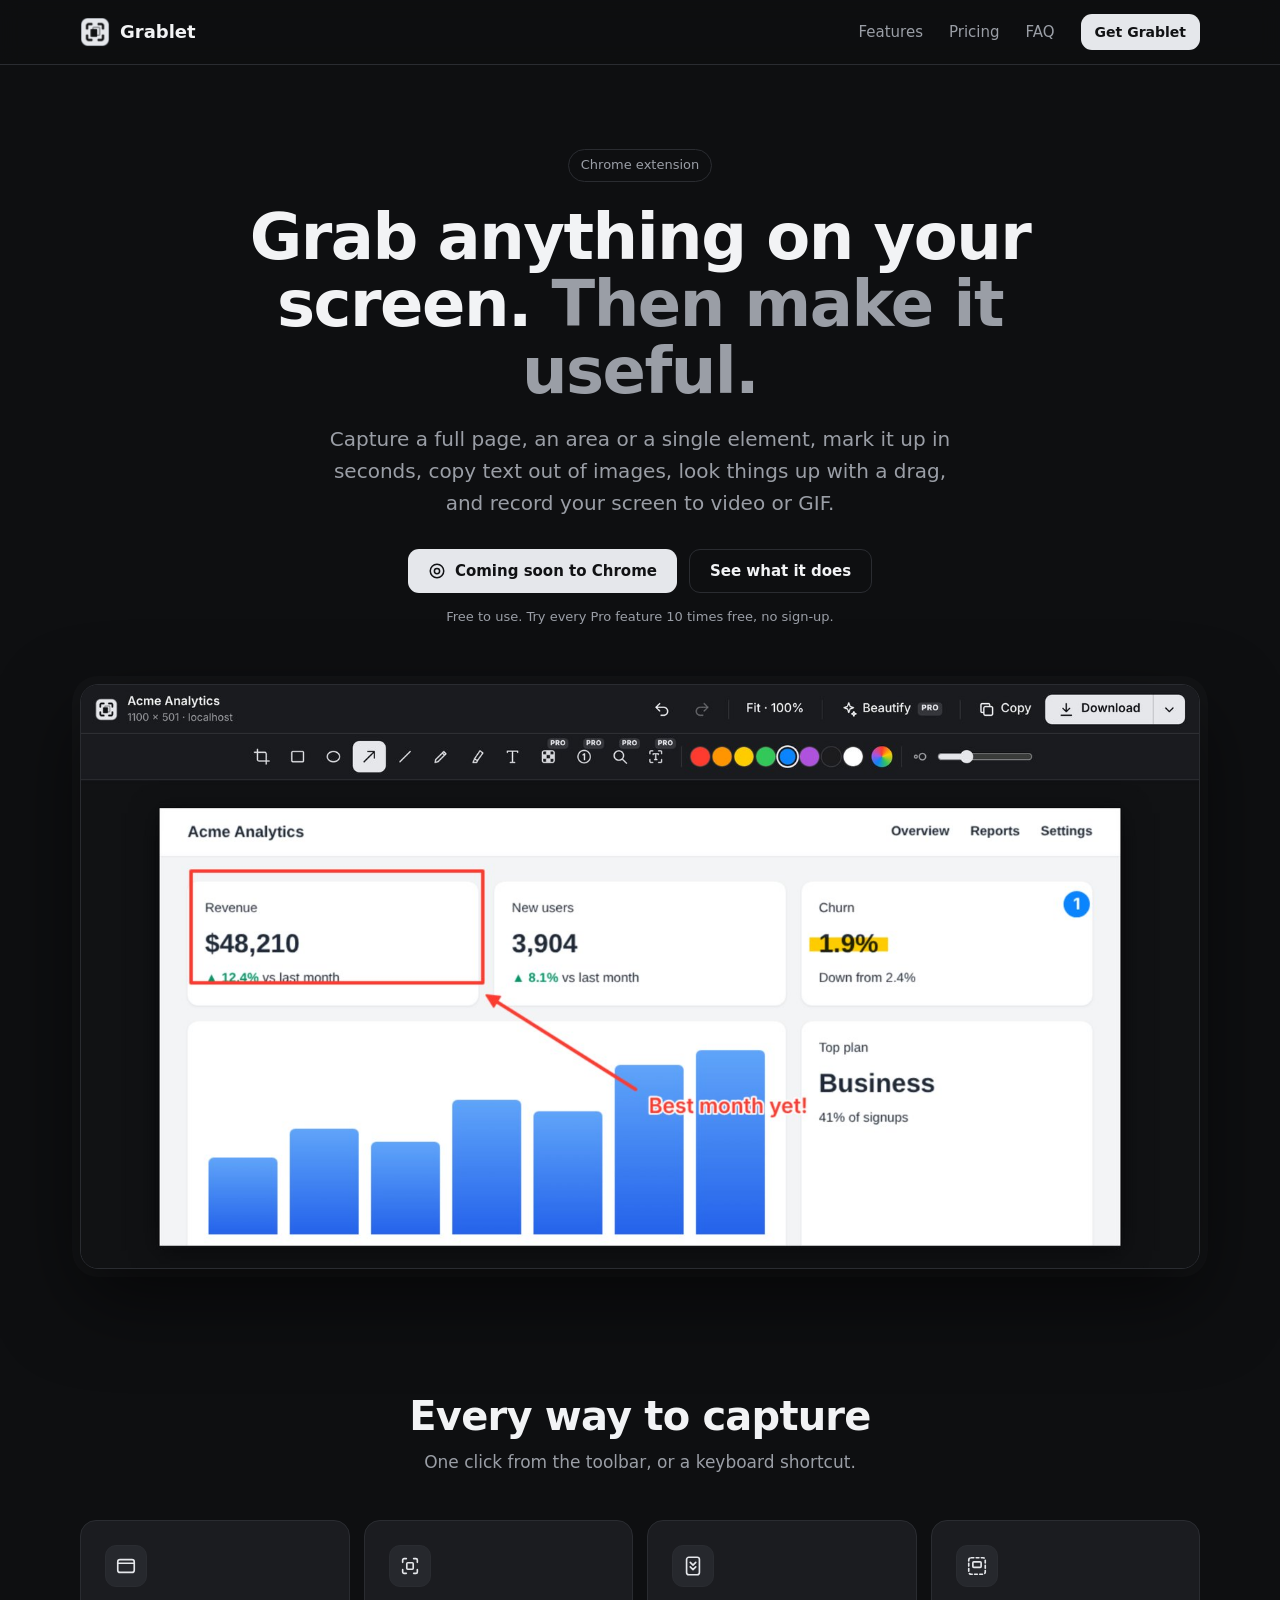
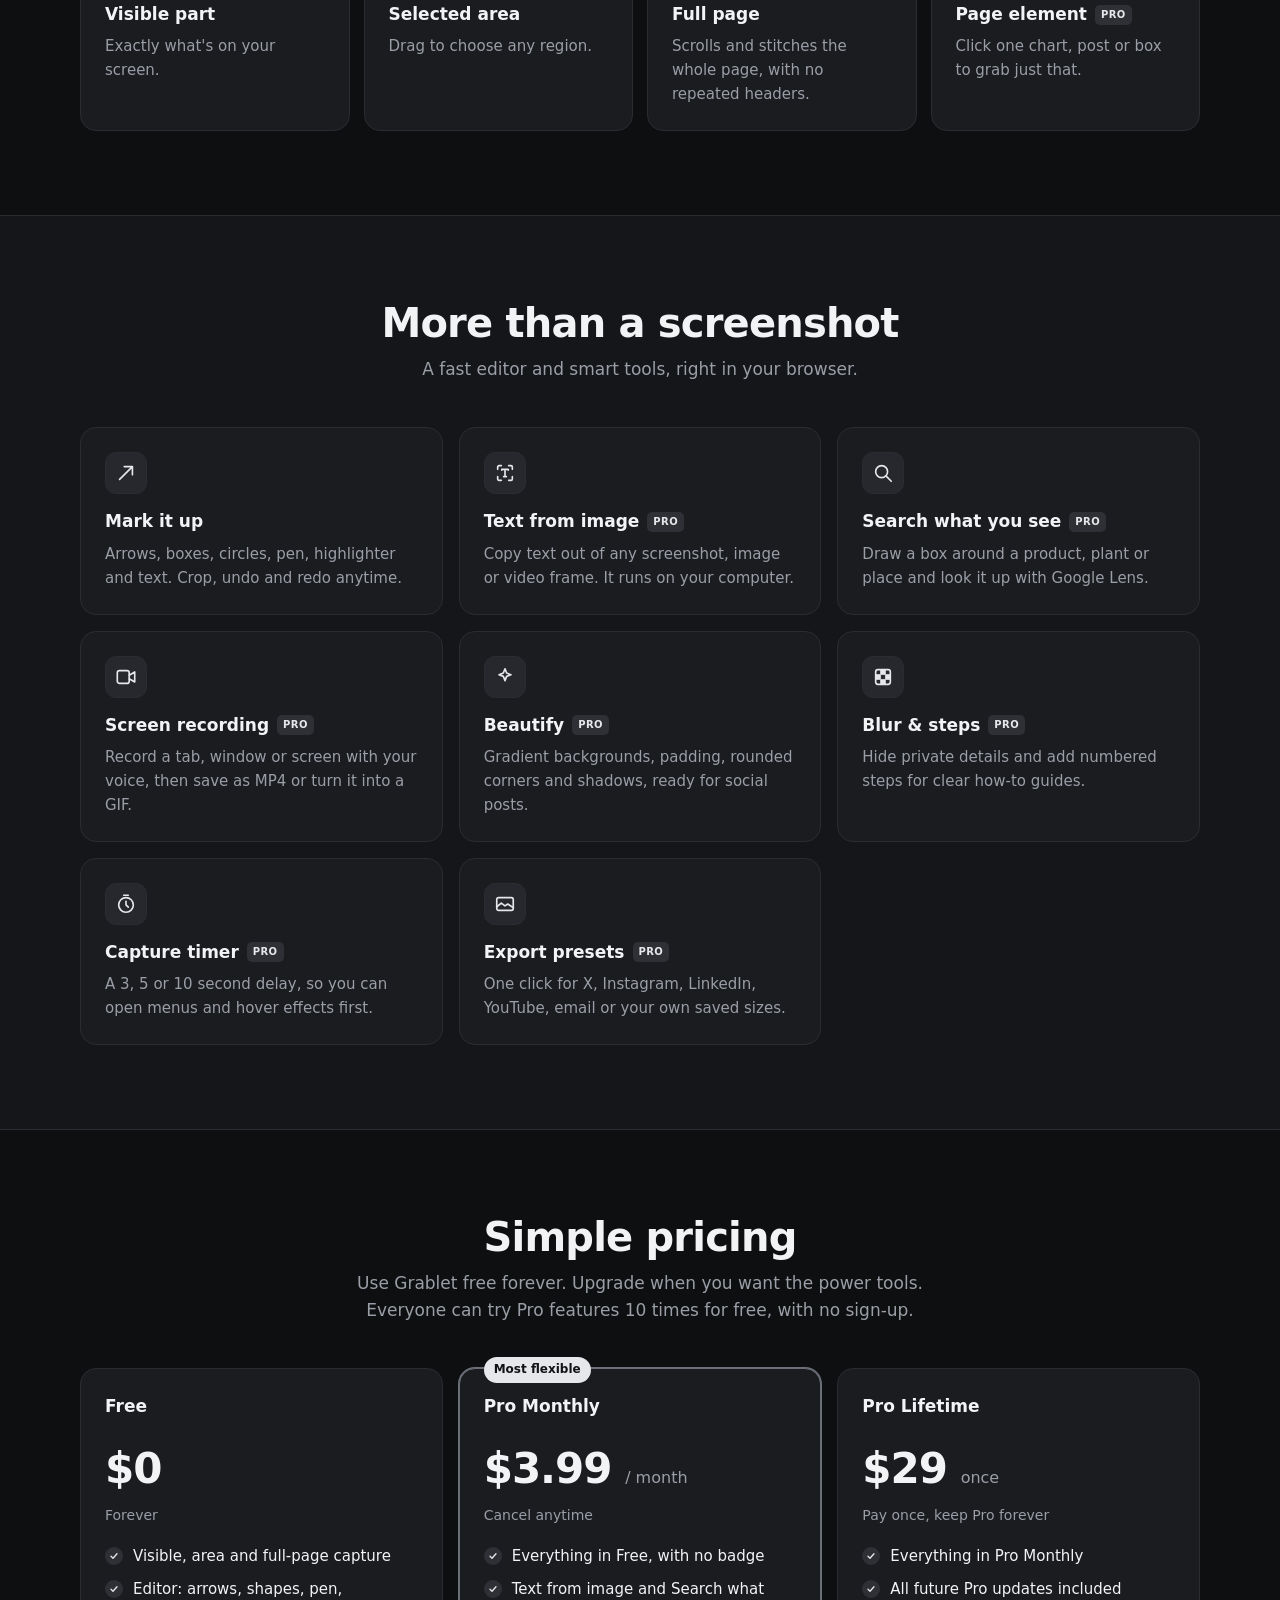
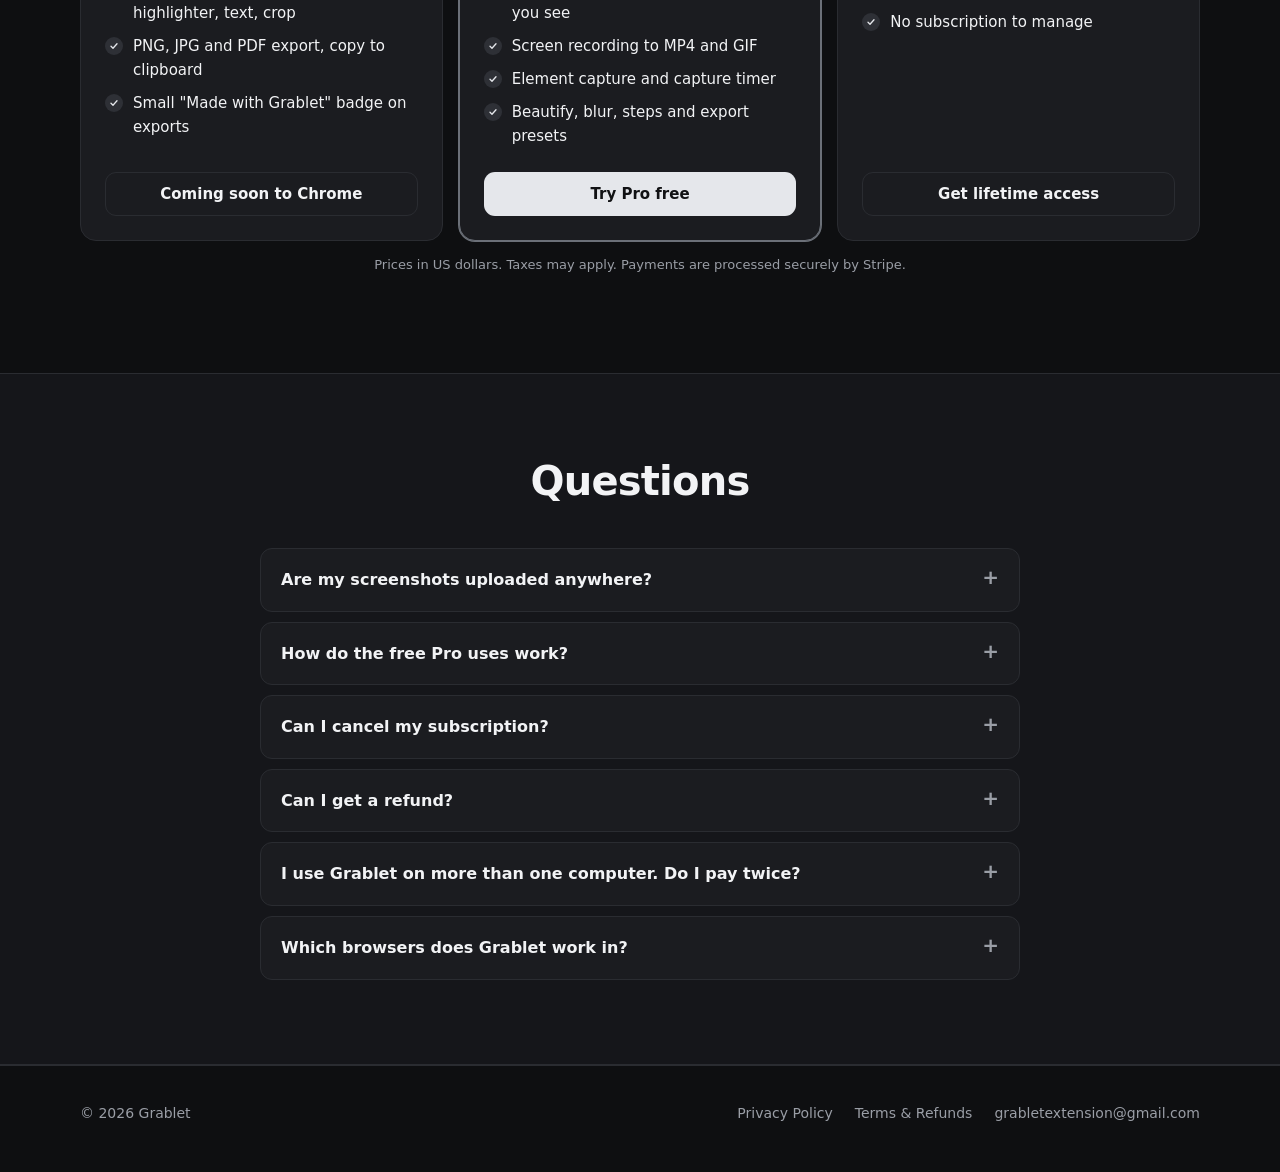
==== commit e4b479e6: "Add files via upload" ====
--- a/index.html
+++ b/index.html
@@ -30,7 +30,7 @@
         <a class="btn" href="#pricing"><svg viewBox="0 0 24 24" fill="none" stroke="currentColor" stroke-width="2" stroke-linecap="round"><circle cx="12" cy="12" r="9"/><circle cx="12" cy="12" r="3.5"/></svg>Coming soon to Chrome</a>
         <a class="btn ghost" href="#features">See what it does</a>
       </div>
-      <p class="note">Free to use. Pro features with a 7-day free trial.</p>
+      <p class="note">Free to use. Try every Pro feature 10 times free, no sign-up.</p>
       <div class="shot"><img src="editor.jpg" width="1600" height="834" alt="The Grablet editor with a dashboard screenshot marked up with a box, an arrow, a highlight, a numbered step and the text 'Best month yet!'"></div>
     </div>
 
@@ -64,7 +64,6 @@
           <div class="card"><div class="ico"><svg viewBox="0 0 24 24"><rect x="4" y="4" width="16" height="16" rx="2.5"/><path d="M4 9.33h16M4 14.67h16M9.33 4v16M14.67 4v16" stroke-width="1.1" opacity=".7"/><rect x="9.33" y="4" width="5.33" height="5.33" fill="#e5e7eb" stroke="none"/><rect x="4" y="9.33" width="5.33" height="5.33" fill="#e5e7eb" stroke="none"/><rect x="14.67" y="9.33" width="5.33" height="5.33" fill="#e5e7eb" stroke="none"/><rect x="9.33" y="14.67" width="5.33" height="5.33" fill="#e5e7eb" stroke="none"/></svg></div><h3>Blur &amp; steps <span class="pro">PRO</span></h3><p>Hide private details and add numbered steps for clear how-to guides.</p></div>
           <div class="card"><div class="ico"><svg viewBox="0 0 24 24"><circle cx="12" cy="13" r="8"/><path d="M12 9v4l2.5 2.5M9.5 2.5h5"/></svg></div><h3>Capture timer <span class="pro">PRO</span></h3><p>A 3, 5 or 10 second delay, so you can open menus and hover effects first.</p></div>
           <div class="card"><div class="ico"><svg viewBox="0 0 24 24"><rect x="3" y="5" width="18" height="14" rx="2"/><path d="M3 15l5-4 4 3 3-2 6 4"/></svg></div><h3>Export presets <span class="pro">PRO</span></h3><p>One click for X, Instagram, LinkedIn, YouTube, email or your own saved sizes.</p></div>
-          <div class="card"><div class="ico"><svg viewBox="0 0 24 24"><path d="M8.5 4h7l6 10.5-3.5 6h-12L2.5 14.5z"/><path d="M8.5 4l6.5 11h6.5M15.5 4L9 15H2.5"/></svg></div><h3>Save to Google Drive <span class="pro">PRO</span></h3><p>Send screenshots straight to a Grablet folder in your Drive.</p></div>
         </div>
       </div>
     </section>
@@ -73,7 +72,7 @@
       <div class="wrap">
         <div class="head">
           <h2>Simple pricing</h2>
-          <p>Use Grablet free forever. Upgrade when you want the power tools. Every Pro plan starts with a 7-day free trial.</p>
+          <p>Use Grablet free forever. Upgrade when you want the power tools. Everyone can try Pro features 10 times for free, with no sign-up.</p>
         </div>
         <div class="plans">
           <div class="card plan">
@@ -99,9 +98,8 @@
               <li>Screen recording to MP4 and GIF</li>
               <li>Element capture and capture timer</li>
               <li>Beautify, blur, steps and export presets</li>
-              <li>Save to Google Drive</li>
             </ul>
-            <a class="btn" href="#get">Start 7-day free trial</a>
+            <a class="btn" href="#get">Try Pro free</a>
           </div>
           <div class="card plan">
             <h3>Pro Lifetime</h3>
@@ -123,8 +121,8 @@
       <div class="wrap">
         <div class="head"><h2>Questions</h2></div>
         <div class="faq">
-          <details><summary>Are my screenshots uploaded anywhere?</summary><p>No. Screenshots are made and edited on your computer. Something leaves your browser only when you choose to send it: searching an area with Google Lens sends that selected image to Google, and Save to Google Drive uploads to your own Drive. Text from image runs entirely on your computer.</p></details>
-          <details><summary>How does the free trial work?</summary><p>Start the 7-day trial from inside Grablet to unlock every Pro feature. If you don't subscribe before it ends, Grablet goes back to the free version. Nothing is lost, and you're never charged without choosing a plan.</p></details>
+          <details><summary>Are my screenshots uploaded anywhere?</summary><p>No. Screenshots are made and edited on your computer. Something leaves your browser only when you choose to send it: searching an area with Google Lens sends that selected image to Google. Text from image runs entirely on your computer.</p></details>
+          <details><summary>How do the free Pro uses work?</summary><p>Every Grablet user can use Pro features 10 times for free, with no sign-up and no card. Each recording, text-from-image, search, timed or element capture counts as one use, and each editor tool counts once per screenshot. After 10 uses, Pro features ask you to choose a plan. Everything else in Grablet stays free, and you're never charged without choosing a plan.</p></details>
           <details><summary>Can I cancel my subscription?</summary><p>Yes, anytime, from the "Manage subscription" link in Grablet. You keep Pro until the end of the period you've paid for.</p></details>
           <details><summary>Can I get a refund?</summary><p>Yes. If Grablet Pro isn't right for you, contact us within 14 days of your purchase for a full refund. See our <a href="terms.html#refunds">refund policy</a>.</p></details>
           <details><summary>I use Grablet on more than one computer. Do I pay twice?</summary><p>No. Log in to Grablet on each computer with the email you paid with, and Pro unlocks everywhere.</p></details>
